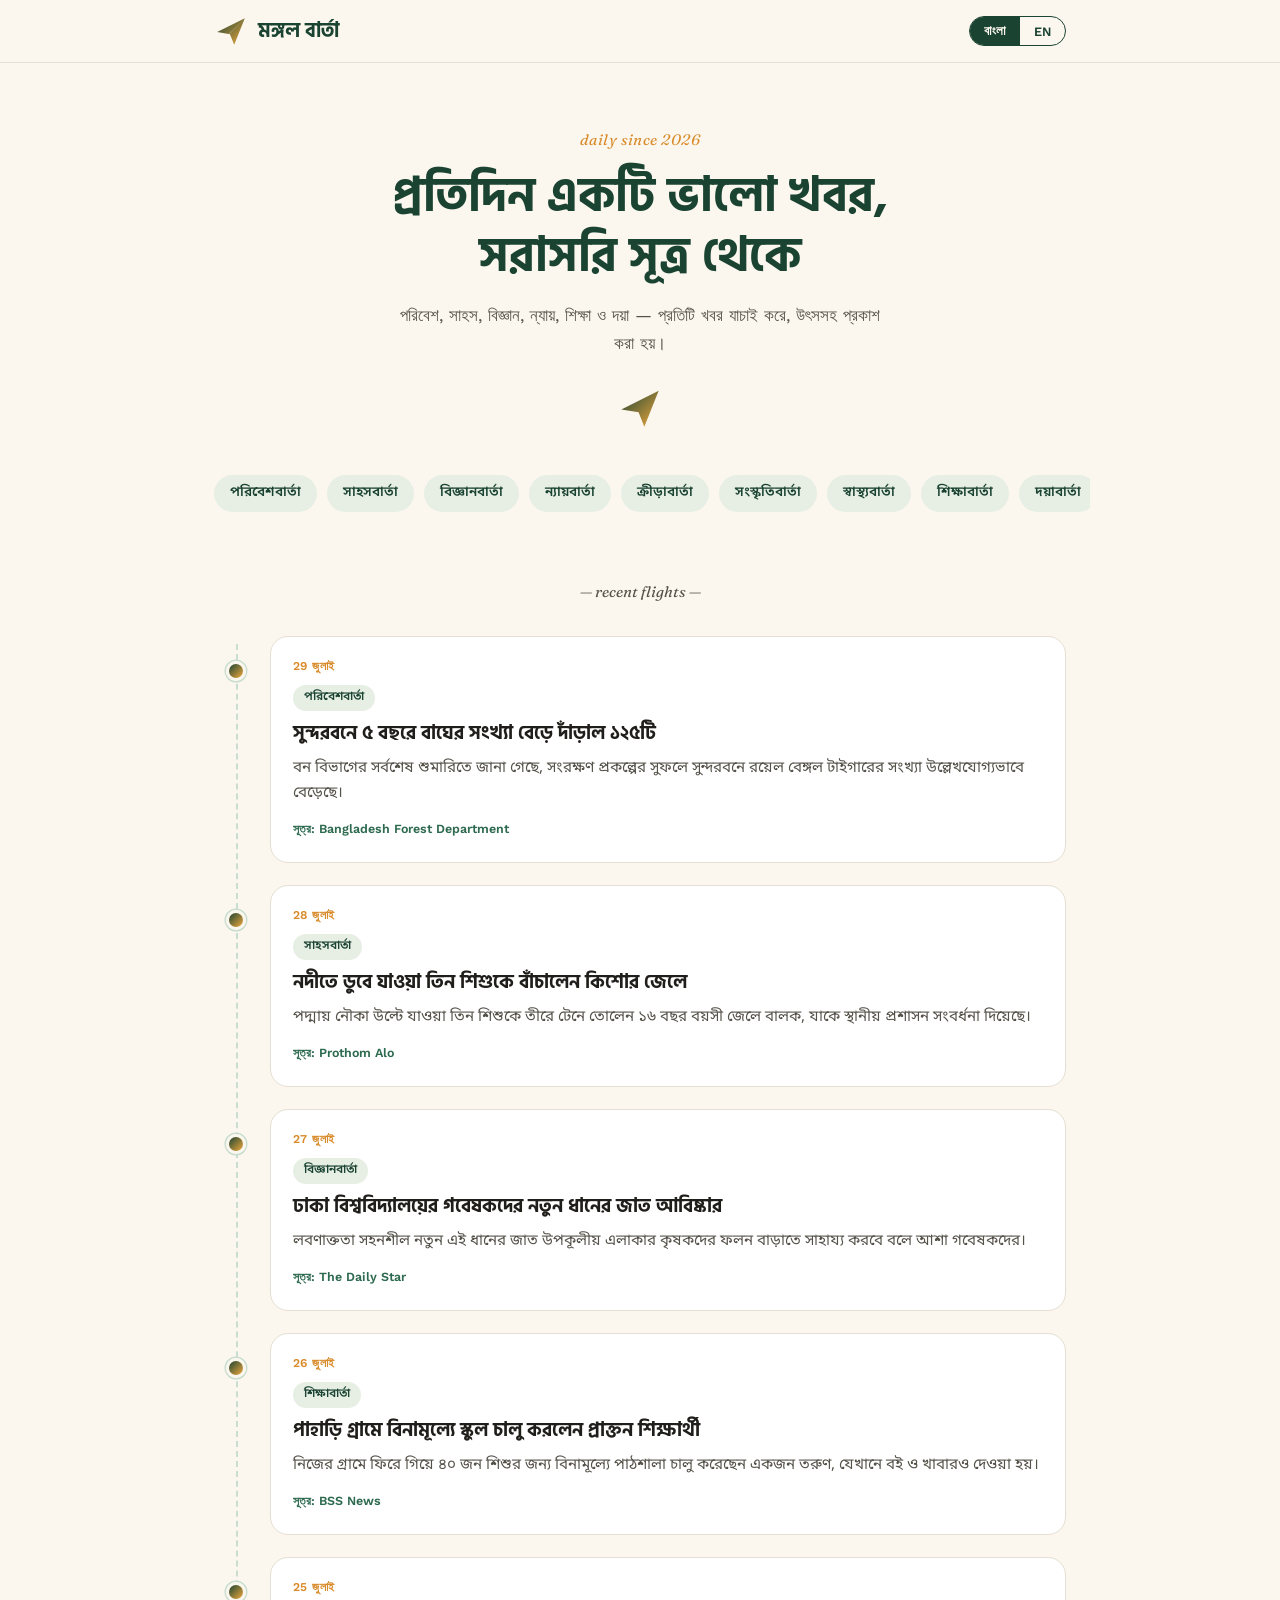
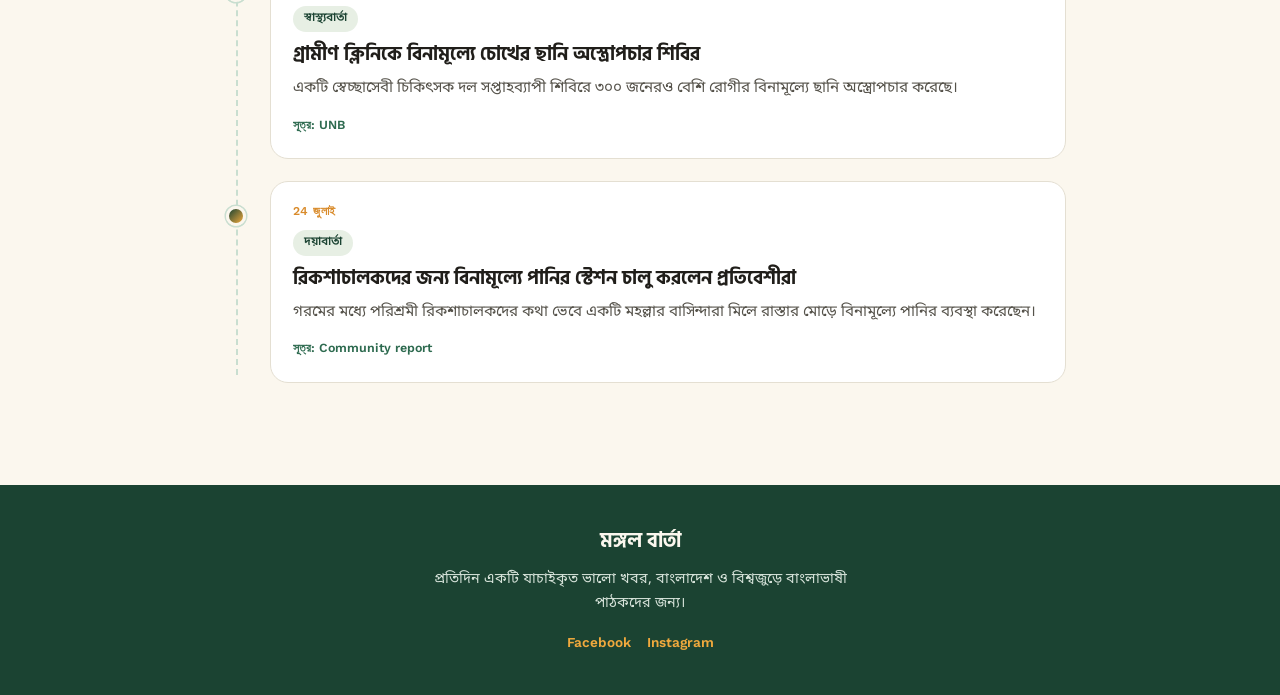
==== index.html @ a7f055b9 "Initial site" ====
<!DOCTYPE html>
<html lang="bn">
<head>
<meta charset="UTF-8">
<meta name="viewport" content="width=device-width, initial-scale=1.0">
<title>মঙ্গল বার্তা | Mongol Barta — Daily Good News</title>
<meta name="description" content="প্রতিদিন একটি যাচাইকৃত ভালো খবর। One verified good-news story, every day.">
<link rel="icon" href="assets/logo.svg" type="image/svg+xml">
<link rel="preconnect" href="https://fonts.googleapis.com">
<link rel="preconnect" href="https://fonts.gstatic.com" crossorigin>
<link href="https://fonts.googleapis.com/css2?family=Hind+Siliguri:wght@400;600;700&family=Noto+Sans+Bengali:wght@400;500;600&family=Fraunces:ital,wght@1,500;1,600&family=Work+Sans:wght@400;500;600&display=swap" rel="stylesheet">
<link rel="stylesheet" href="style.css">
</head>
<body>

<header class="site-header">
  <div class="header-inner">
    <a class="brand" href="#top">
      <img src="assets/logo.svg" alt="">
      <span class="brand-word">মঙ্গল বার্তা</span>
    </a>
    <div class="lang-toggle" role="group" aria-label="Language">
      <button data-lang="bn" type="button">বাংলা</button>
      <button data-lang="en" type="button">EN</button>
    </div>
  </div>
</header>

<main id="top">
  <section class="hero">
    <div class="wrap">
      <span class="hero-eyebrow">daily since 2026</span>
      <h1>
        <span class="bn">প্রতিদিন একটি ভালো খবর,<br>সরাসরি সূত্র থেকে</span>
        <span class="en">One good story a day,<br>straight from the source</span>
      </h1>
      <p class="sub bn">পরিবেশ, সাহস, বিজ্ঞান, ন্যায়, শিক্ষা ও দয়া — প্রতিটি খবর যাচাই করে, উৎসসহ প্রকাশ করা হয়।</p>
      <p class="sub en">Environment, bravery, science, justice, education and kindness — every story verified and source-linked.</p>
      <svg class="hero-plane" viewBox="0 0 64 64" xmlns="http://www.w3.org/2000/svg" aria-hidden="true">
        <defs>
          <linearGradient id="heroPlaneGrad" x1="0%" y1="0%" x2="100%" y2="100%">
            <stop offset="0%" stop-color="#1B4332"/>
            <stop offset="100%" stop-color="#F0A93D"/>
          </linearGradient>
        </defs>
        <path d="M6 34 L58 8 L38 58 L30 38 L6 34Z" fill="url(#heroPlaneGrad)"/>
      </svg>
    </div>
  </section>

  <nav class="pillars" aria-label="Categories">
    <span class="pillar-chip">পরিবেশবার্তা</span>
    <span class="pillar-chip">সাহসবার্তা</span>
    <span class="pillar-chip">বিজ্ঞানবার্তা</span>
    <span class="pillar-chip">ন্যায়বার্তা</span>
    <span class="pillar-chip">ক্রীড়াবার্তা</span>
    <span class="pillar-chip">সংস্কৃতিবার্তা</span>
    <span class="pillar-chip">স্বাস্থ্যবার্তা</span>
    <span class="pillar-chip">শিক্ষাবার্তা</span>
    <span class="pillar-chip">দয়াবার্তা</span>
    <span class="pillar-chip">নাগরিকবার্তা</span>
  </nav>

  <section class="feed-section">
    <div class="wrap">
      <p class="feed-heading">— recent flights —</p>
      <div class="feed" id="feed">
        <p style="text-align:center;color:#55524A">Loading…</p>
      </div>
    </div>
  </section>
</main>

<footer>
  <div class="footer-inner">
    <span class="brand-word">মঙ্গল বার্তা</span>
    <p class="bn">প্রতিদিন একটি যাচাইকৃত ভালো খবর, বাংলাদেশ ও বিশ্বজুড়ে বাংলাভাষী পাঠকদের জন্য।</p>
    <p class="en">One verified good-news story a day, for Bangla readers everywhere.</p>
    <div class="social-row">
      <a href="#" target="_blank" rel="noopener">Facebook</a>
      <a href="#" target="_blank" rel="noopener">Instagram</a>
    </div>
  </div>
</footer>

<script src="script.js"></script>
</body>
</html>
---- style.css ----
/* ============================================
   মঙ্গল বার্তা (MongolBarta) — Design tokens
   ============================================ */
:root {
  --paper: #FBF7EE;
  --paper-dim: #F3EEE0;
  --ink: #201E1A;
  --ink-soft: #55524A;
  --forest: #1B4332;
  --forest-light: #2D6A4F;
  --amber: #F0A93D;
  --amber-deep: #D98B2B;
  --sage: #E7EFE4;
  --trail: #C9DED0;
  --card-border: #E4DFD2;

  --font-bn-display: 'Hind Siliguri', sans-serif;
  --font-bn-body: 'Noto Sans Bengali', sans-serif;
  --font-en-display: 'Fraunces', serif;
  --font-en-body: 'Work Sans', sans-serif;

  --radius: 18px;
  --gradient-brand: linear-gradient(135deg, var(--forest) 0%, var(--amber) 100%);
}

* { box-sizing: border-box; }

html { scroll-behavior: smooth; }

body {
  margin: 0;
  background: var(--paper);
  color: var(--ink);
  font-family: var(--font-bn-body), var(--font-en-body);
  line-height: 1.65;
  -webkit-font-smoothing: antialiased;
}

body[data-lang="en"] .bn { display: none; }
body[data-lang="bn"] .en { display: none; }
body:not([data-lang]) .en { display: none; }

img, svg { max-width: 100%; display: block; }

a { color: inherit; }

.wrap {
  max-width: 900px;
  margin: 0 auto;
  padding: 0 24px;
}

/* ---------- Header ---------- */
header.site-header {
  position: sticky;
  top: 0;
  z-index: 50;
  background: rgba(251, 247, 238, 0.92);
  backdrop-filter: blur(6px);
  border-bottom: 1px solid var(--card-border);
}

.header-inner {
  display: flex;
  align-items: center;
  justify-content: space-between;
  padding: 14px 24px;
  max-width: 900px;
  margin: 0 auto;
}

.brand {
  display: flex;
  align-items: center;
  gap: 10px;
  text-decoration: none;
}

.brand img { width: 34px; height: 34px; }

.brand-word {
  font-family: var(--font-bn-display);
  font-weight: 700;
  font-size: 1.25rem;
  color: var(--forest);
}

.lang-toggle {
  display: flex;
  border: 1.5px solid var(--forest);
  border-radius: 999px;
  overflow: hidden;
  font-family: var(--font-en-body);
  font-size: 0.8rem;
  font-weight: 600;
}

.lang-toggle button {
  border: none;
  background: transparent;
  padding: 6px 14px;
  cursor: pointer;
  color: var(--forest);
  font-family: inherit;
  font-size: inherit;
  font-weight: inherit;
}

.lang-toggle button.active {
  background: var(--forest);
  color: var(--paper);
}

/* ---------- Hero ---------- */
.hero {
  padding: 64px 0 40px;
  text-align: center;
  position: relative;
}

.hero-eyebrow {
  display: inline-block;
  font-family: var(--font-en-display);
  font-style: italic;
  font-size: 0.95rem;
  color: var(--amber-deep);
  letter-spacing: 0.03em;
  margin-bottom: 14px;
}

.hero h1 {
  font-family: var(--font-bn-display);
  font-weight: 700;
  font-size: clamp(2rem, 6vw, 3rem);
  line-height: 1.25;
  color: var(--forest);
  margin: 0 0 16px;
}

.hero p.sub {
  font-family: var(--font-en-body);
  color: var(--ink-soft);
  font-size: 1.05rem;
  max-width: 480px;
  margin: 0 auto;
}

.hero-plane {
  width: 46px;
  height: 46px;
  margin: 28px auto 0;
  animation: float 3.5s ease-in-out infinite;
}

@keyframes float {
  0%, 100% { transform: translateY(0) rotate(-4deg); }
  50% { transform: translateY(-8px) rotate(4deg); }
}

@media (prefers-reduced-motion: reduce) {
  .hero-plane { animation: none; }
}

/* ---------- Pillars strip ---------- */
.pillars {
  display: flex;
  gap: 10px;
  overflow-x: auto;
  padding: 4px 24px 28px;
  max-width: 900px;
  margin: 0 auto;
  scrollbar-width: none;
}
.pillars::-webkit-scrollbar { display: none; }

.pillar-chip {
  flex: 0 0 auto;
  background: var(--sage);
  color: var(--forest);
  font-family: var(--font-bn-body);
  font-size: 0.85rem;
  font-weight: 600;
  padding: 7px 16px;
  border-radius: 999px;
  white-space: nowrap;
}

/* ---------- Feed ---------- */
.feed-section {
  padding: 24px 0 80px;
}

.feed-heading {
  font-family: var(--font-en-display);
  font-style: italic;
  color: var(--ink-soft);
  font-size: 0.95rem;
  text-align: center;
  margin-bottom: 32px;
}

.feed {
  position: relative;
  padding-left: 56px;
}

.feed::before {
  content: "";
  position: absolute;
  left: 22px;
  top: 8px;
  bottom: 8px;
  width: 0;
  border-left: 2px dashed var(--trail);
}

.post {
  position: relative;
  background: #fff;
  border: 1px solid var(--card-border);
  border-radius: var(--radius);
  padding: 20px 22px;
  margin-bottom: 22px;
}

.post::before {
  content: "";
  position: absolute;
  left: -45px;
  top: 24px;
  width: 14px;
  height: 14px;
  border-radius: 50%;
  background: var(--gradient-brand);
  border: 3px solid var(--paper);
  box-shadow: 0 0 0 1.5px var(--trail);
}

.post-date {
  font-family: var(--font-en-body);
  font-size: 0.75rem;
  font-weight: 600;
  letter-spacing: 0.04em;
  text-transform: uppercase;
  color: var(--amber-deep);
  margin-bottom: 6px;
}

.post-category {
  display: inline-block;
  font-family: var(--font-bn-body);
  font-size: 0.75rem;
  font-weight: 600;
  color: var(--forest);
  background: var(--sage);
  border-radius: 999px;
  padding: 3px 11px;
  margin-bottom: 10px;
}

.post h2 {
  font-family: var(--font-bn-display);
  font-weight: 700;
  font-size: 1.2rem;
  line-height: 1.4;
  margin: 0 0 8px;
  color: var(--ink);
}

.post p.excerpt {
  margin: 0 0 10px;
  color: var(--ink-soft);
  font-size: 0.95rem;
}

.post .source {
  font-family: var(--font-en-body);
  font-size: 0.78rem;
  color: var(--forest-light);
  text-decoration: none;
  font-weight: 600;
}

.post .source:hover { text-decoration: underline; }

/* ---------- Footer ---------- */
footer {
  background: var(--forest);
  color: var(--paper);
  padding: 40px 0;
}

.footer-inner {
  max-width: 900px;
  margin: 0 auto;
  padding: 0 24px;
  display: flex;
  flex-direction: column;
  gap: 10px;
  align-items: center;
  text-align: center;
}

footer .brand-word { color: var(--paper); }

footer p {
  color: #D7E3DA;
  font-size: 0.9rem;
  max-width: 420px;
  margin: 0;
}

.social-row {
  display: flex;
  gap: 16px;
  margin-top: 6px;
}

.social-row a {
  font-family: var(--font-en-body);
  font-size: 0.85rem;
  font-weight: 600;
  color: var(--amber);
  text-decoration: none;
  border-bottom: 1px solid transparent;
}
.social-row a:hover { border-bottom-color: var(--amber); }

/* ---------- Focus states ---------- */
a:focus-visible, button:focus-visible {
  outline: 2px solid var(--amber-deep);
  outline-offset: 2px;
}

/* ---------- Responsive ---------- */
@media (max-width: 480px) {
  .feed { padding-left: 42px; }
  .feed::before { left: 16px; }
  .post::before { left: -34px; }
  .hero { padding: 48px 0 30px; }
}
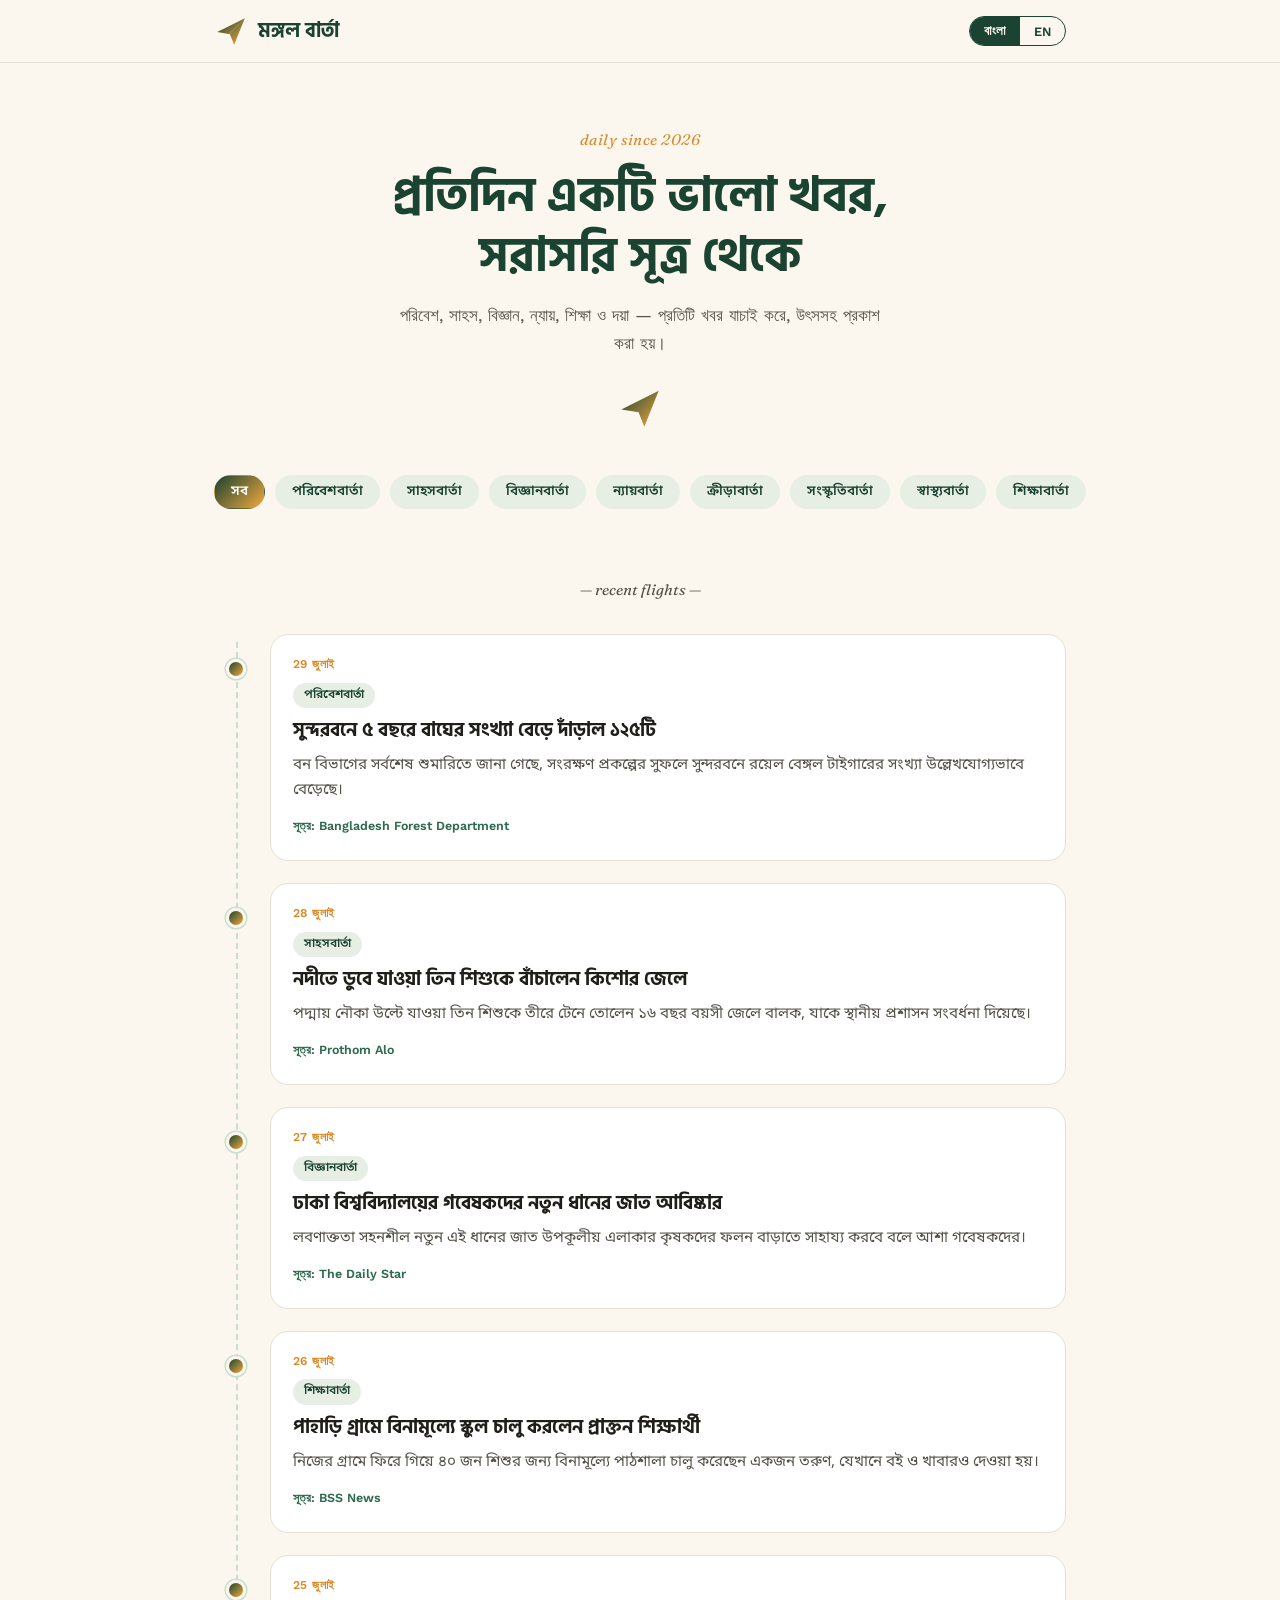
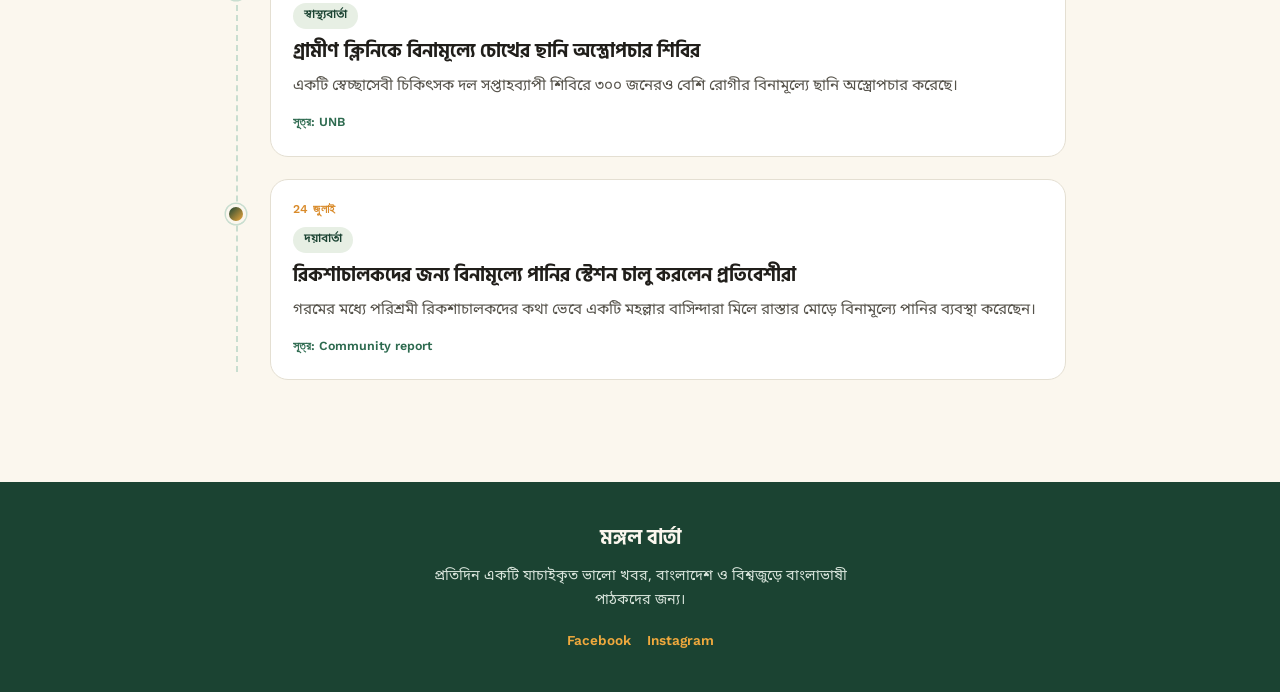
==== commit 86f338a3: "clickable category tabs" ====
--- a/index.html
+++ b/index.html
@@ -49,16 +49,19 @@
   </section>
 
   <nav class="pillars" aria-label="Categories">
-    <span class="pillar-chip">পরিবেশবার্তা</span>
-    <span class="pillar-chip">সাহসবার্তা</span>
-    <span class="pillar-chip">বিজ্ঞানবার্তা</span>
-    <span class="pillar-chip">ন্যায়বার্তা</span>
-    <span class="pillar-chip">ক্রীড়াবার্তা</span>
-    <span class="pillar-chip">সংস্কৃতিবার্তা</span>
-    <span class="pillar-chip">স্বাস্থ্যবার্তা</span>
-    <span class="pillar-chip">শিক্ষাবার্তা</span>
-    <span class="pillar-chip">দয়াবার্তা</span>
-    <span class="pillar-chip">নাগরিকবার্তা</span>
+    <button type="button" class="pillar-chip active" data-category="all">
+      <span class="bn">সব</span><span class="en">All</span>
+    </button>
+    <button type="button" class="pillar-chip" data-category="Environment">পরিবেশবার্তা</button>
+    <button type="button" class="pillar-chip" data-category="Bravery">সাহসবার্তা</button>
+    <button type="button" class="pillar-chip" data-category="Science">বিজ্ঞানবার্তা</button>
+    <button type="button" class="pillar-chip" data-category="Justice">ন্যায়বার্তা</button>
+    <button type="button" class="pillar-chip" data-category="Sports">ক্রীড়াবার্তা</button>
+    <button type="button" class="pillar-chip" data-category="Culture">সংস্কৃতিবার্তা</button>
+    <button type="button" class="pillar-chip" data-category="Health">স্বাস্থ্যবার্তা</button>
+    <button type="button" class="pillar-chip" data-category="Education">শিক্ষাবার্তা</button>
+    <button type="button" class="pillar-chip" data-category="Kindness">দয়াবার্তা</button>
+    <button type="button" class="pillar-chip" data-category="Civic">নাগরিকবার্তা</button>
   </nav>
 
   <section class="feed-section">
--- a/style.css
+++ b/style.css
@@ -181,8 +181,27 @@
   font-size: 0.85rem;
   font-weight: 600;
   padding: 7px 16px;
+  border: 1.5px solid transparent;
   border-radius: 999px;
   white-space: nowrap;
+  cursor: pointer;
+  transition: background 0.15s ease, color 0.15s ease;
+}
+
+.pillar-chip:hover {
+  border-color: var(--forest-light);
+}
+
+.pillar-chip.active {
+  background: var(--gradient-brand);
+  color: #fff;
+}
+
+.feed-empty {
+  text-align: center;
+  color: var(--ink-soft);
+  padding: 20px 0;
+  font-family: var(--font-bn-body);
 }
 
 /* ---------- Feed ---------- */
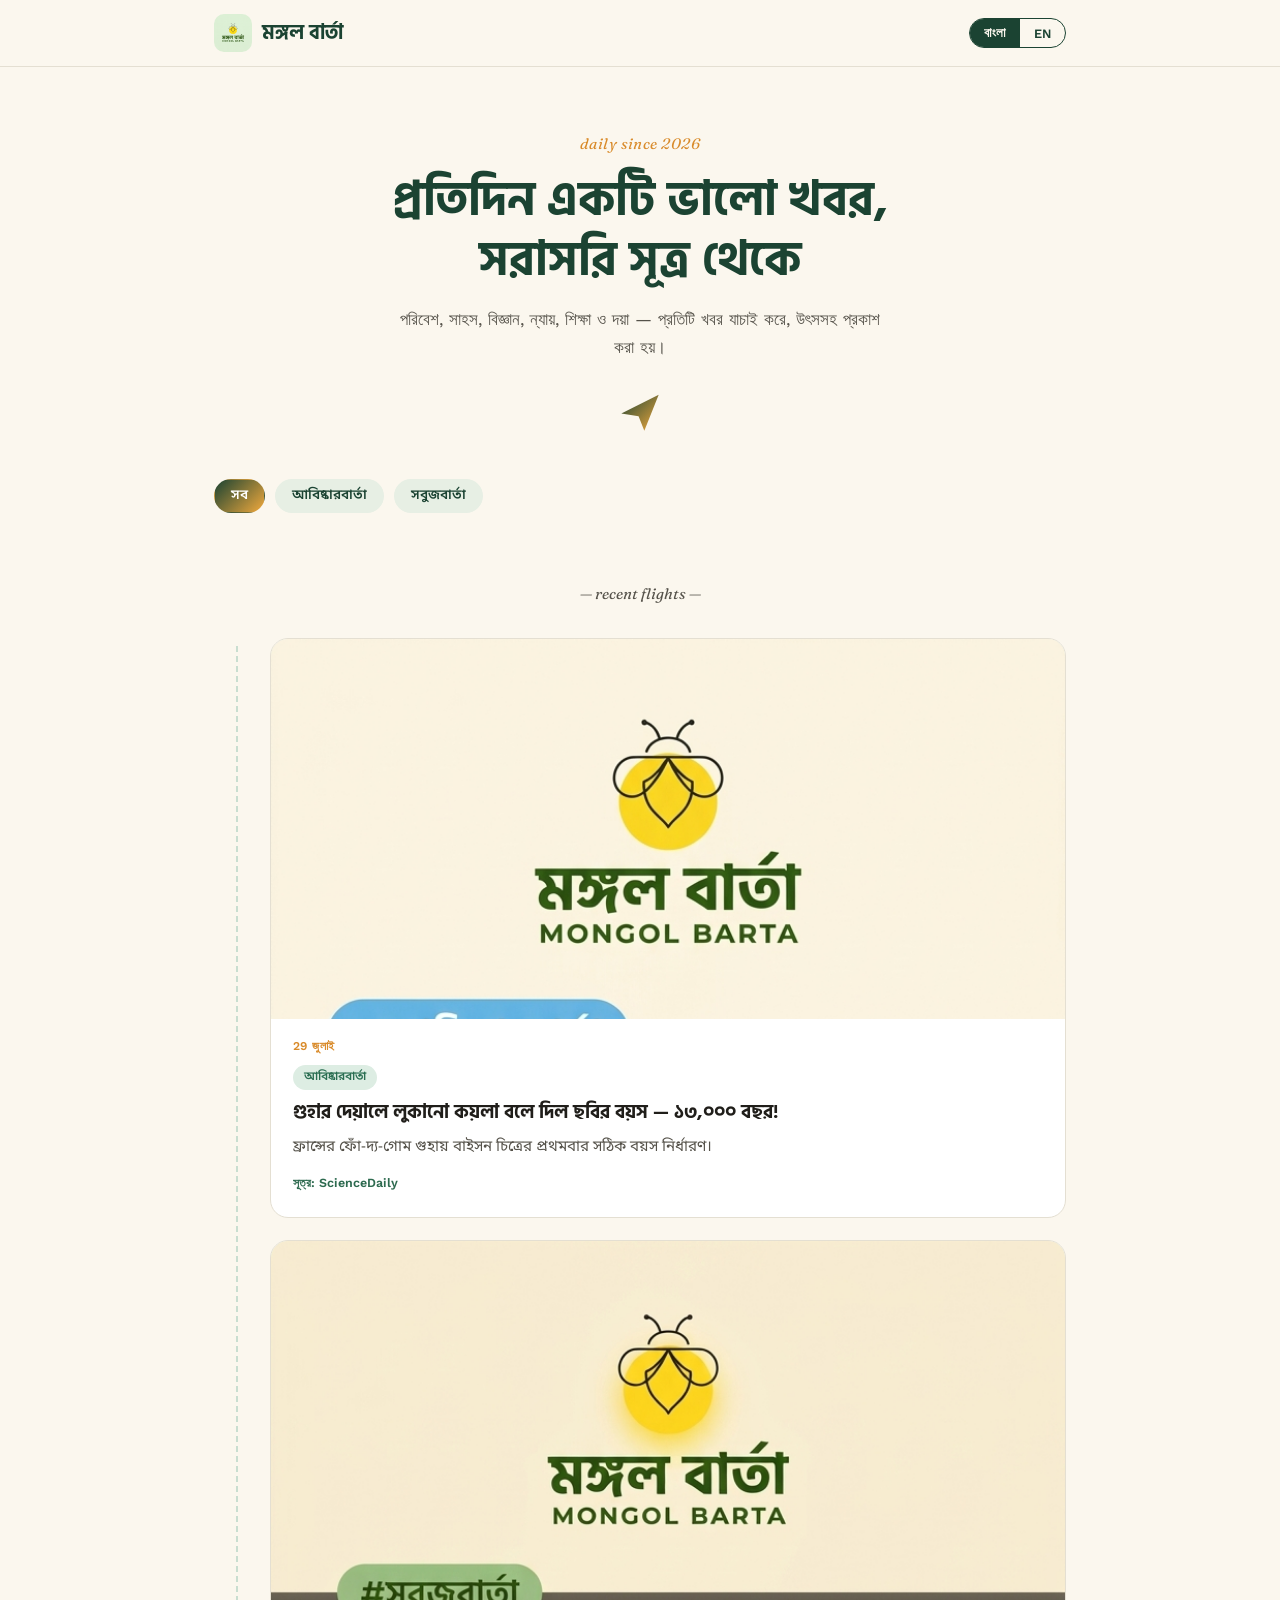
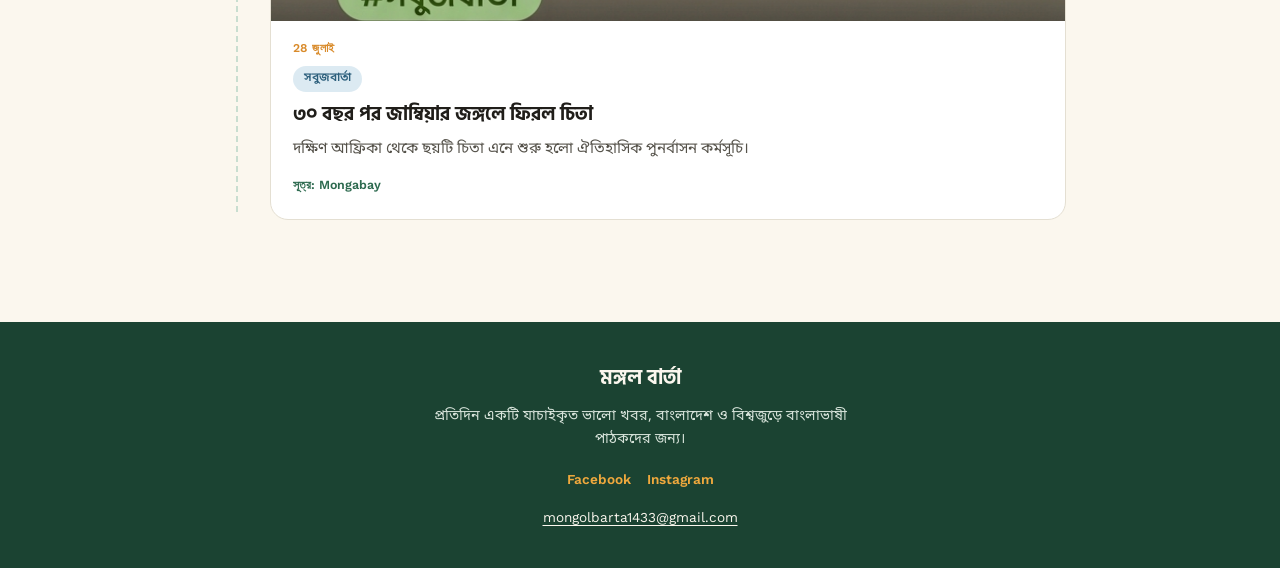
==== commit 97bbe3b5: "add real news, images, detail pages" ====
--- a/index.html
+++ b/index.html
@@ -5,7 +5,7 @@
 <meta name="viewport" content="width=device-width, initial-scale=1.0">
 <title>মঙ্গল বার্তা | Mongol Barta — Daily Good News</title>
 <meta name="description" content="প্রতিদিন একটি যাচাইকৃত ভালো খবর। One verified good-news story, every day.">
-<link rel="icon" href="assets/logo.svg" type="image/svg+xml">
+<link rel="icon" href="assets/favicon.png" type="image/png">
 <link rel="preconnect" href="https://fonts.googleapis.com">
 <link rel="preconnect" href="https://fonts.gstatic.com" crossorigin>
 <link href="https://fonts.googleapis.com/css2?family=Hind+Siliguri:wght@400;600;700&family=Noto+Sans+Bengali:wght@400;500;600&family=Fraunces:ital,wght@1,500;1,600&family=Work+Sans:wght@400;500;600&display=swap" rel="stylesheet">
@@ -16,7 +16,7 @@
 <header class="site-header">
   <div class="header-inner">
     <a class="brand" href="#top">
-      <img src="assets/logo.svg" alt="">
+      <img src="assets/logo-256.png" alt="">
       <span class="brand-word">মঙ্গল বার্তা</span>
     </a>
     <div class="lang-toggle" role="group" aria-label="Language">
@@ -48,20 +48,10 @@
     </div>
   </section>
 
-  <nav class="pillars" aria-label="Categories">
+  <nav class="pillars" id="pillars" aria-label="Categories">
     <button type="button" class="pillar-chip active" data-category="all">
       <span class="bn">সব</span><span class="en">All</span>
     </button>
-    <button type="button" class="pillar-chip" data-category="Environment">পরিবেশবার্তা</button>
-    <button type="button" class="pillar-chip" data-category="Bravery">সাহসবার্তা</button>
-    <button type="button" class="pillar-chip" data-category="Science">বিজ্ঞানবার্তা</button>
-    <button type="button" class="pillar-chip" data-category="Justice">ন্যায়বার্তা</button>
-    <button type="button" class="pillar-chip" data-category="Sports">ক্রীড়াবার্তা</button>
-    <button type="button" class="pillar-chip" data-category="Culture">সংস্কৃতিবার্তা</button>
-    <button type="button" class="pillar-chip" data-category="Health">স্বাস্থ্যবার্তা</button>
-    <button type="button" class="pillar-chip" data-category="Education">শিক্ষাবার্তা</button>
-    <button type="button" class="pillar-chip" data-category="Kindness">দয়াবার্তা</button>
-    <button type="button" class="pillar-chip" data-category="Civic">নাগরিকবার্তা</button>
   </nav>
 
   <section class="feed-section">
@@ -83,6 +73,9 @@
       <a href="#" target="_blank" rel="noopener">Facebook</a>
       <a href="#" target="_blank" rel="noopener">Instagram</a>
     </div>
+    <p class="contact-email">
+      <a href="mailto:mongolbarta1433@gmail.com">mongolbarta1433@gmail.com</a>
+    </p>
   </div>
 </footer>
 
--- a/style.css
+++ b/style.css
@@ -76,7 +76,12 @@
   text-decoration: none;
 }
 
-.brand img { width: 34px; height: 34px; }
+.brand img {
+  width: 38px;
+  height: 38px;
+  object-fit: cover;
+  border-radius: 10px;
+}
 
 .brand-word {
   font-family: var(--font-bn-display);
@@ -238,8 +243,18 @@
   background: #fff;
   border: 1px solid var(--card-border);
   border-radius: var(--radius);
-  padding: 20px 22px;
+  padding: 0;
   margin-bottom: 22px;
+  overflow: hidden;
+  text-decoration: none;
+  display: block;
+  color: inherit;
+  transition: transform 0.15s ease, box-shadow 0.15s ease;
+}
+
+.post:hover {
+  transform: translateY(-2px);
+  box-shadow: 0 10px 24px rgba(27, 67, 50, 0.1);
 }
 
 .post::before {
@@ -255,6 +270,25 @@
   box-shadow: 0 0 0 1.5px var(--trail);
 }
 
+.post-media {
+  width: 100%;
+  aspect-ratio: 9 / 16;
+  max-height: 380px;
+  overflow: hidden;
+  background: var(--sage);
+}
+
+.post-media img {
+  width: 100%;
+  height: 100%;
+  object-fit: cover;
+  object-position: top center;
+}
+
+.post-body {
+  padding: 18px 22px 20px;
+}
+
 .post-date {
   font-family: var(--font-en-body);
   font-size: 0.75rem;
@@ -301,6 +335,104 @@
 }
 
 .post .source:hover { text-decoration: underline; }
+
+/* ---------- Detail page ---------- */
+.back-link {
+  display: inline-flex;
+  align-items: center;
+  gap: 6px;
+  font-family: var(--font-en-body);
+  font-size: 0.85rem;
+  font-weight: 600;
+  color: var(--forest);
+  text-decoration: none;
+  margin: 20px 0 8px;
+}
+.back-link:hover { text-decoration: underline; }
+
+.detail-media {
+  width: 100%;
+  max-width: 480px;
+  aspect-ratio: 9 / 16;
+  margin: 0 auto 24px;
+  border-radius: var(--radius);
+  overflow: hidden;
+  background: var(--sage);
+}
+.detail-media img {
+  width: 100%;
+  height: 100%;
+  object-fit: cover;
+}
+
+.detail-date {
+  font-family: var(--font-en-body);
+  font-size: 0.8rem;
+  font-weight: 600;
+  letter-spacing: 0.04em;
+  text-transform: uppercase;
+  color: var(--amber-deep);
+  text-align: center;
+  margin-bottom: 8px;
+}
+
+.detail-category {
+  display: block;
+  text-align: center;
+  margin-bottom: 14px;
+}
+.detail-category span {
+  display: inline-block;
+  font-family: var(--font-bn-body);
+  font-size: 0.8rem;
+  font-weight: 600;
+  border-radius: 999px;
+  padding: 4px 14px;
+}
+
+.detail-title {
+  font-family: var(--font-bn-display);
+  font-weight: 700;
+  font-size: clamp(1.4rem, 4vw, 2rem);
+  line-height: 1.4;
+  color: var(--ink);
+  text-align: center;
+  margin: 0 0 24px;
+}
+
+.detail-body {
+  max-width: 620px;
+  margin: 0 auto;
+  font-size: 1.02rem;
+  color: var(--ink-soft);
+}
+.detail-body p { margin: 0 0 16px; }
+
+.detail-source {
+  display: inline-block;
+  margin: 18px auto 0;
+  padding: 10px 22px;
+  background: var(--forest);
+  color: var(--paper) !important;
+  border-radius: 999px;
+  font-family: var(--font-en-body);
+  font-weight: 600;
+  font-size: 0.9rem;
+  text-decoration: none;
+}
+.detail-source:hover { background: var(--forest-light); }
+
+.detail-source-wrap { text-align: center; margin: 20px 0 8px; }
+
+.detail-hashtags {
+  max-width: 620px;
+  margin: 24px auto 0;
+  text-align: center;
+  font-family: var(--font-en-body);
+  font-size: 0.85rem;
+  color: var(--forest-light);
+  line-height: 1.9;
+}
 
 /* ---------- Footer ---------- */
 footer {
@@ -345,6 +477,17 @@
 }
 .social-row a:hover { border-bottom-color: var(--amber); }
 
+.contact-email {
+  margin-top: 4px;
+  font-family: var(--font-en-body);
+  font-size: 0.85rem;
+}
+.contact-email a {
+  color: var(--paper);
+  text-decoration: underline;
+  text-underline-offset: 3px;
+}
+
 /* ---------- Focus states ---------- */
 a:focus-visible, button:focus-visible {
   outline: 2px solid var(--amber-deep);
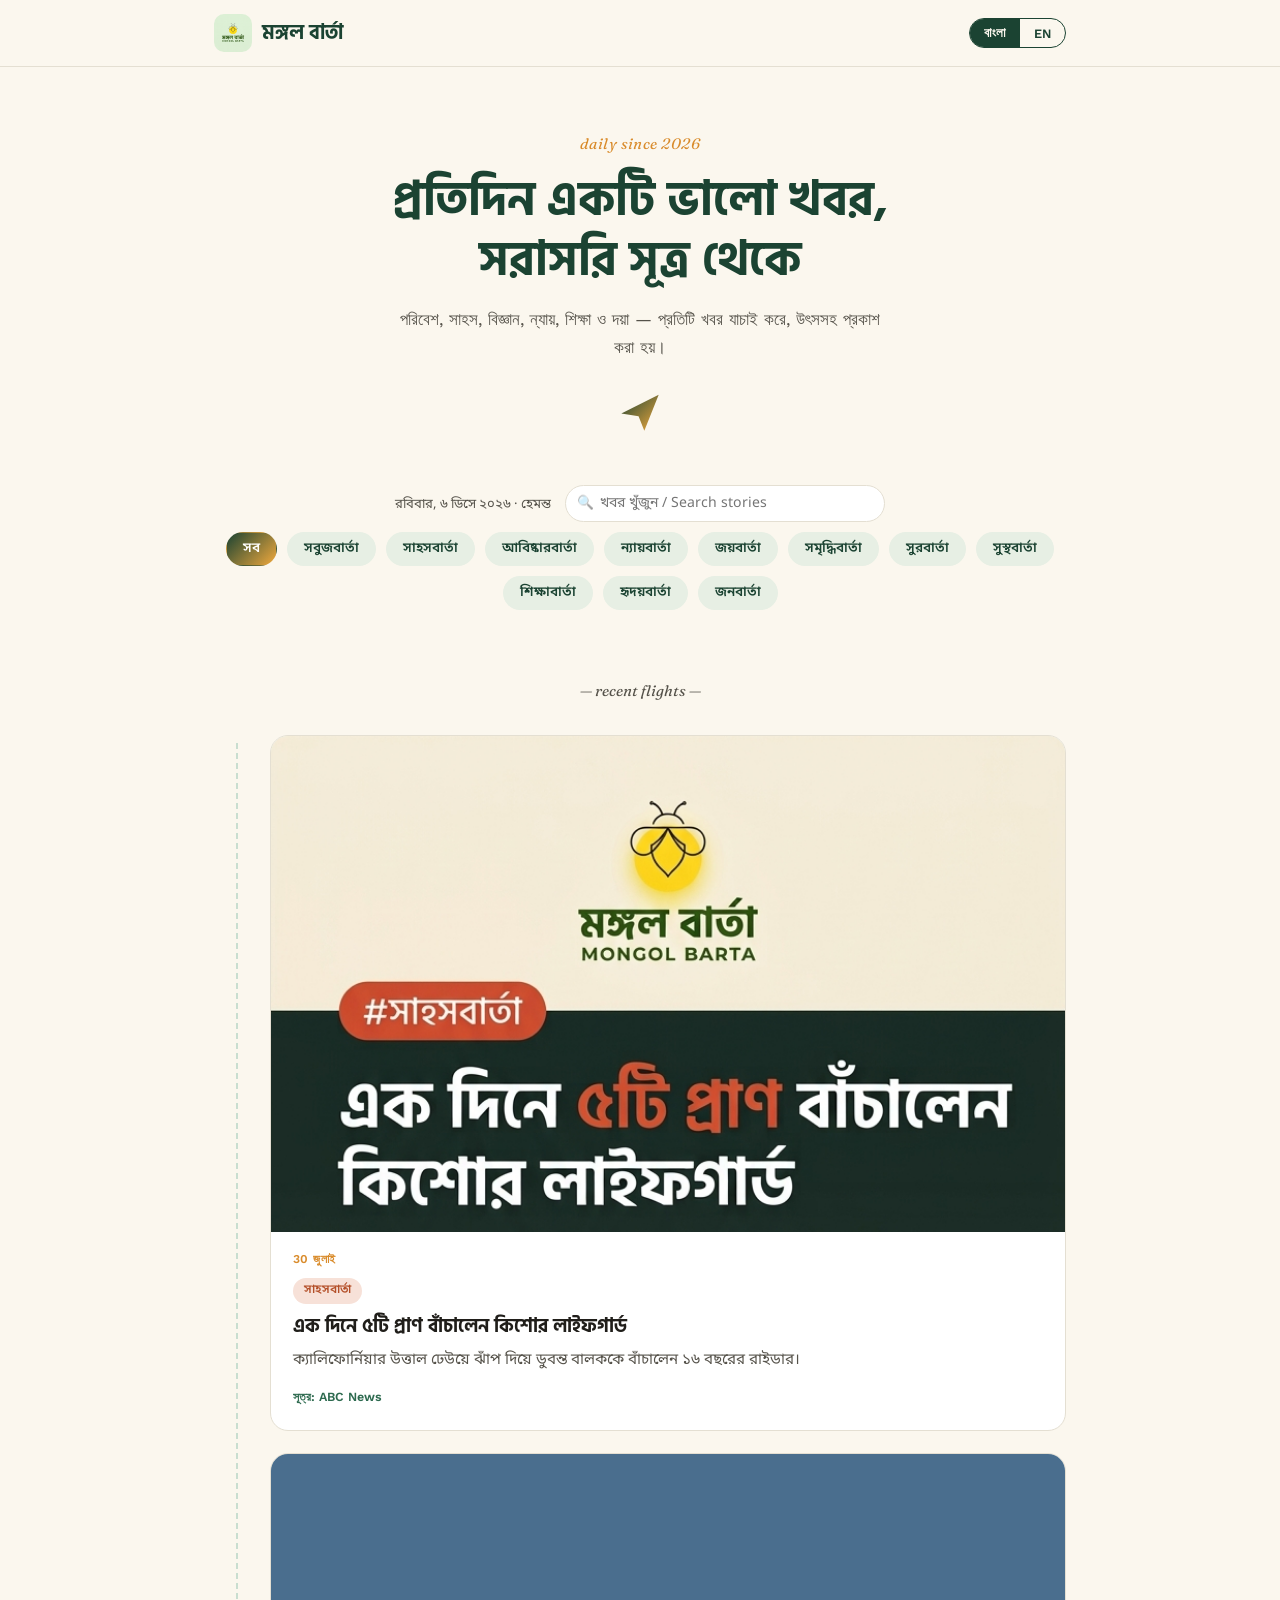
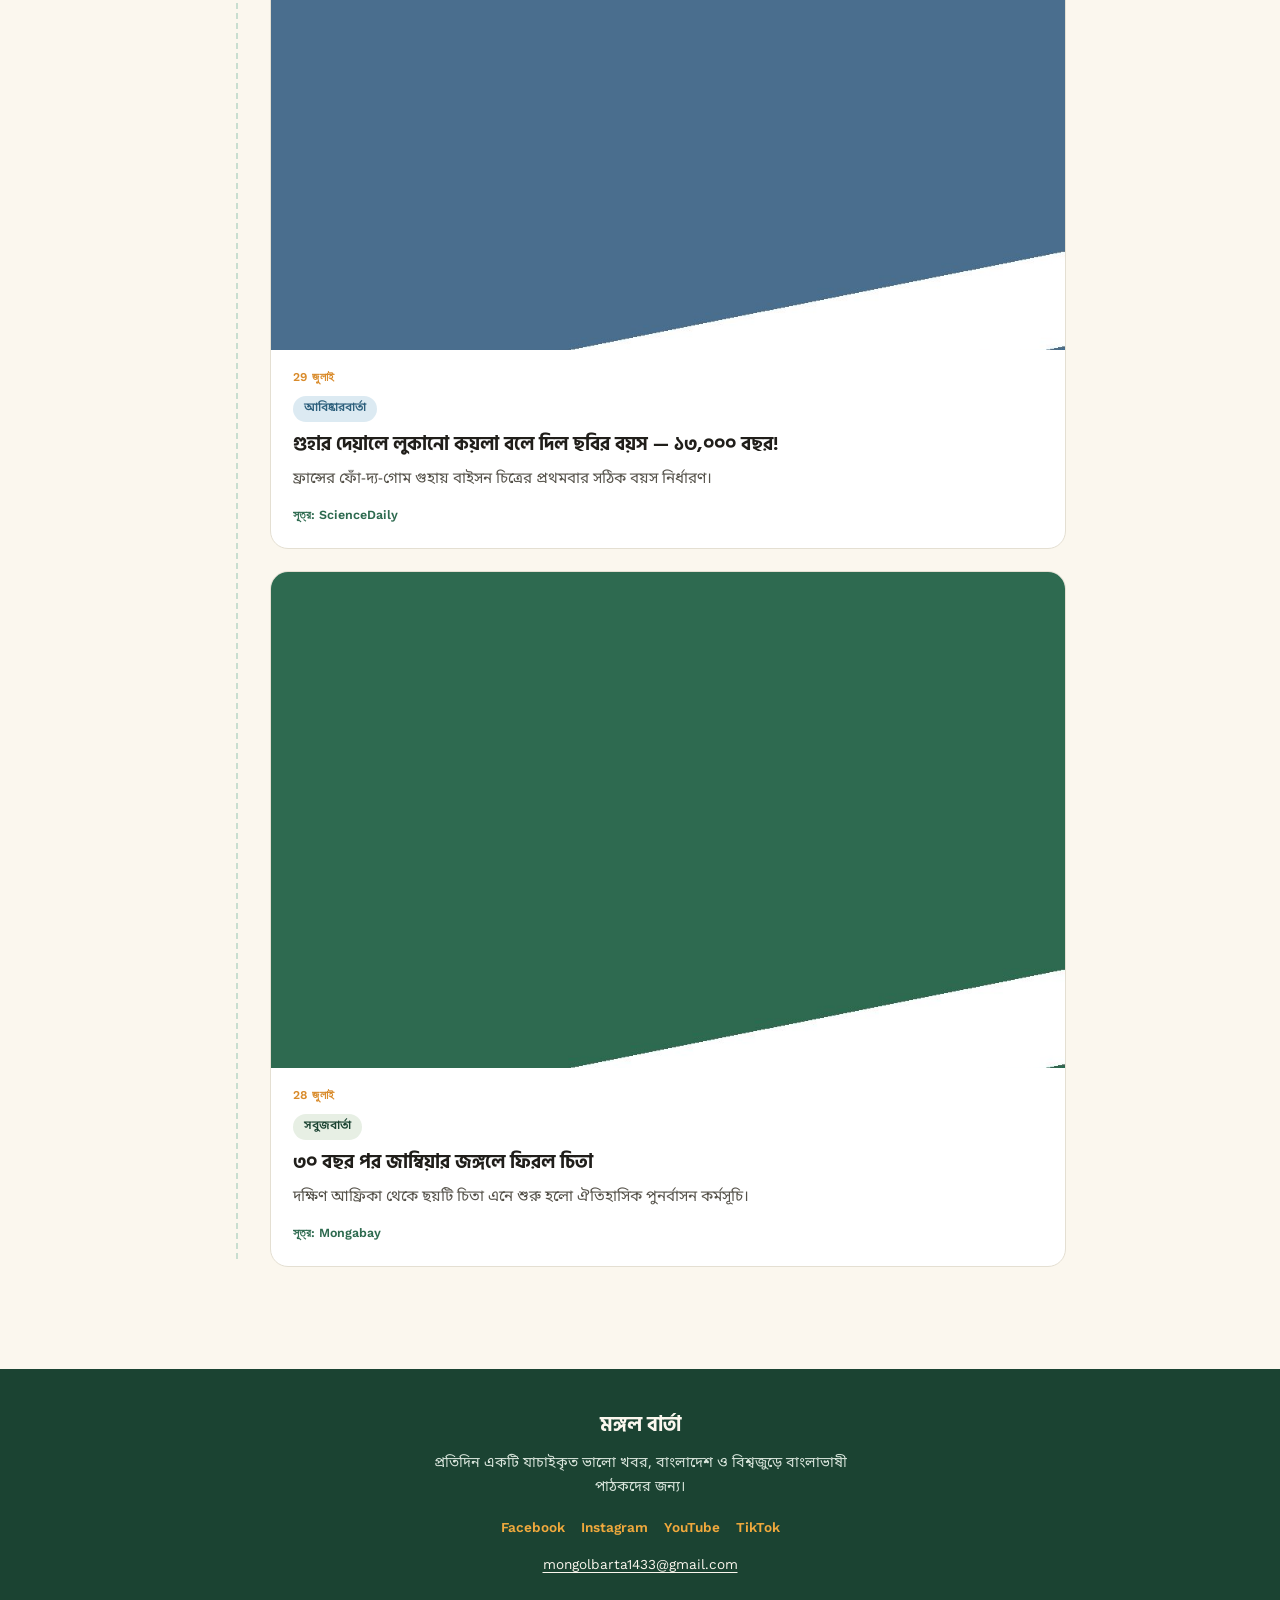
==== commit 394f12a1: "add date/season bar," ====
--- a/index.html
+++ b/index.html
@@ -48,6 +48,13 @@
     </div>
   </section>
 
+  <div class="date-search-bar">
+    <span class="today-info" id="today-info"></span>
+    <div class="search-box">
+      <input type="text" id="search-input" placeholder="খবর খুঁজুন / Search stories">
+    </div>
+  </div>
+
   <nav class="pillars" id="pillars" aria-label="Categories">
     <button type="button" class="pillar-chip active" data-category="all">
       <span class="bn">সব</span><span class="en">All</span>
@@ -70,8 +77,10 @@
     <p class="bn">প্রতিদিন একটি যাচাইকৃত ভালো খবর, বাংলাদেশ ও বিশ্বজুড়ে বাংলাভাষী পাঠকদের জন্য।</p>
     <p class="en">One verified good-news story a day, for Bangla readers everywhere.</p>
     <div class="social-row">
-      <a href="#" target="_blank" rel="noopener">Facebook</a>
-      <a href="#" target="_blank" rel="noopener">Instagram</a>
+      <a href="https://www.facebook.com/profile.php?id=61592547145658" target="_blank" rel="noopener">Facebook</a>
+      <a href="https://www.instagram.com/mongol_barta/" target="_blank" rel="noopener">Instagram</a>
+      <a href="https://www.youtube.com/@%E0%A6%AE%E0%A6%99%E0%A7%8D%E0%A6%97%E0%A6%B2%E0%A6%AC%E0%A6%BE%E0%A6%B0%E0%A7%8D%E0%A6%A4%E0%A6%BElMONGOLBARTA" target="_blank" rel="noopener">YouTube</a>
+      <a href="https://www.tiktok.com/@mongol.barta" target="_blank" rel="noopener">TikTok</a>
     </div>
     <p class="contact-email">
       <a href="mailto:mongolbarta1433@gmail.com">mongolbarta1433@gmail.com</a>
--- a/style.css
+++ b/style.css
@@ -166,6 +166,59 @@
   .hero-plane { animation: none; }
 }
 
+/* ---------- Date bar + search ---------- */
+.date-search-bar {
+  display: flex;
+  flex-wrap: wrap;
+  align-items: center;
+  justify-content: center;
+  gap: 14px;
+  padding: 10px 24px 6px;
+  max-width: 900px;
+  margin: 0 auto;
+}
+
+.today-info {
+  font-family: var(--font-en-body);
+  font-size: 0.82rem;
+  color: var(--ink-soft);
+  white-space: nowrap;
+}
+
+.today-info .bn { font-family: var(--font-bn-body); }
+
+.search-box {
+  flex: 1 1 220px;
+  max-width: 320px;
+  position: relative;
+}
+
+.search-box input {
+  width: 100%;
+  padding: 8px 14px 8px 34px;
+  border: 1.5px solid var(--card-border);
+  border-radius: 999px;
+  background: #fff;
+  font-family: var(--font-bn-body);
+  font-size: 0.88rem;
+  color: var(--ink);
+}
+
+.search-box input:focus {
+  outline: none;
+  border-color: var(--forest-light);
+}
+
+.search-box::before {
+  content: "🔍";
+  position: absolute;
+  left: 12px;
+  top: 50%;
+  transform: translateY(-50%);
+  font-size: 0.85rem;
+  opacity: 0.6;
+}
+
 /* ---------- Pillars strip ---------- */
 .pillars {
   display: flex;
@@ -200,6 +253,14 @@
 .pillar-chip.active {
   background: var(--gradient-brand);
   color: #fff;
+}
+
+@media (min-width: 640px) {
+  .pillars {
+    flex-wrap: wrap;
+    justify-content: center;
+    overflow-x: visible;
+  }
 }
 
 .feed-empty {
@@ -272,8 +333,7 @@
 
 .post-media {
   width: 100%;
-  aspect-ratio: 9 / 16;
-  max-height: 380px;
+  aspect-ratio: 16 / 10;
   overflow: hidden;
   background: var(--sage);
 }
@@ -352,7 +412,7 @@
 
 .detail-media {
   width: 100%;
-  max-width: 480px;
+  max-width: 420px;
   aspect-ratio: 9 / 16;
   margin: 0 auto 24px;
   border-radius: var(--radius);
@@ -463,6 +523,8 @@
 
 .social-row {
   display: flex;
+  flex-wrap: wrap;
+  justify-content: center;
   gap: 16px;
   margin-top: 6px;
 }
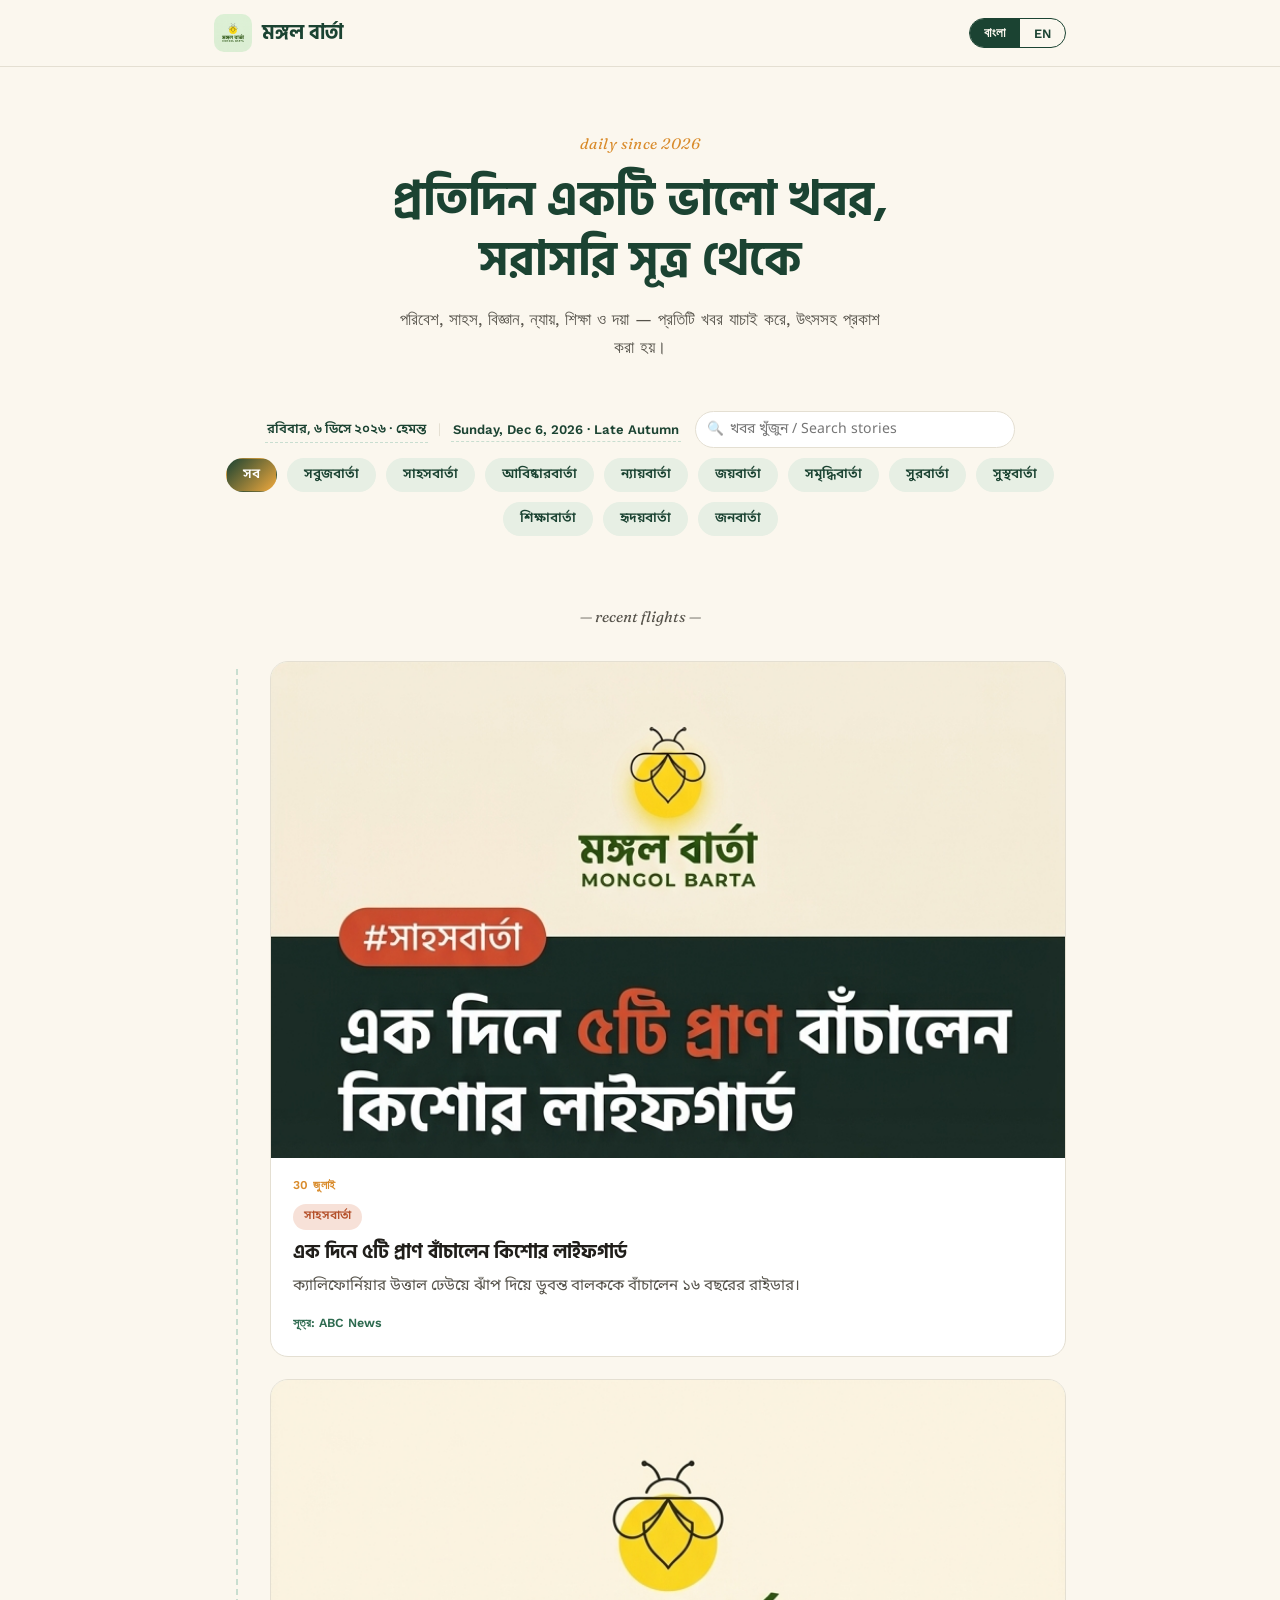
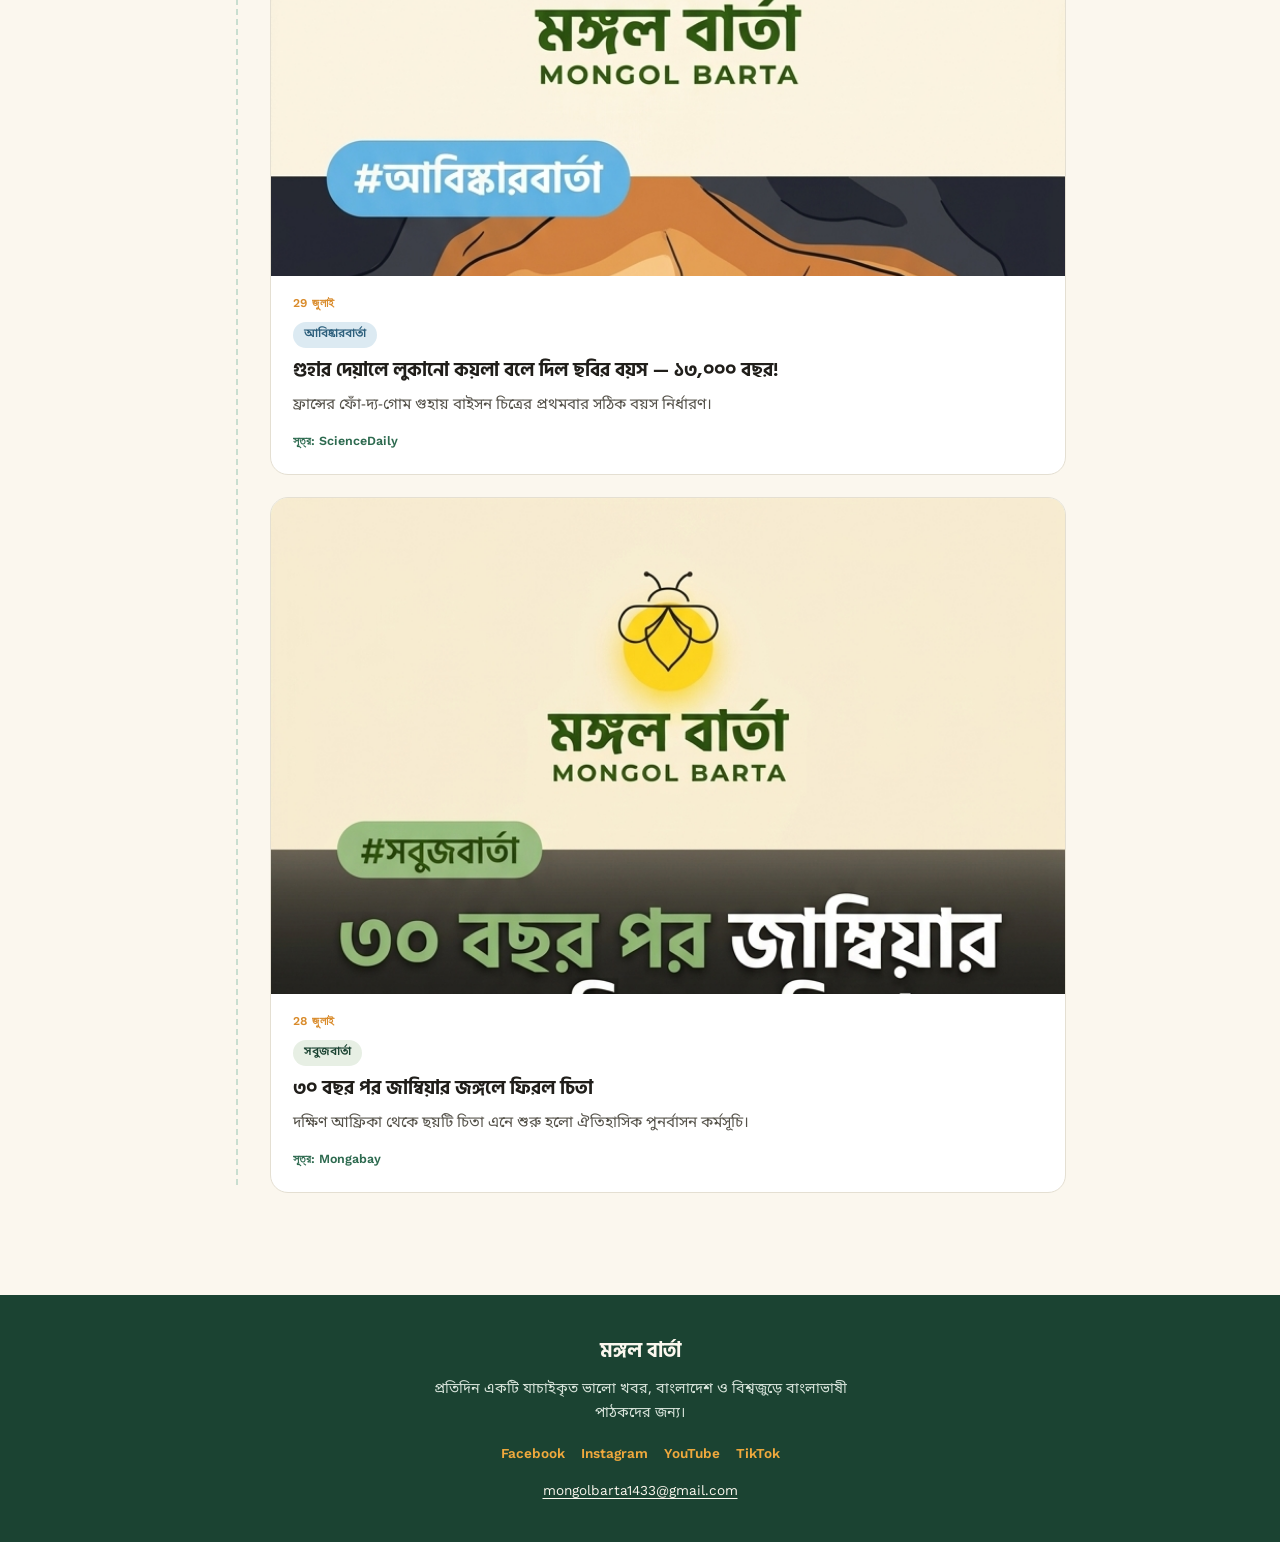
==== commit 58a72306: "add bilingual date display and calendar date picker" ====
--- a/index.html
+++ b/index.html
@@ -36,23 +36,32 @@
       </h1>
       <p class="sub bn">পরিবেশ, সাহস, বিজ্ঞান, ন্যায়, শিক্ষা ও দয়া — প্রতিটি খবর যাচাই করে, উৎসসহ প্রকাশ করা হয়।</p>
       <p class="sub en">Environment, bravery, science, justice, education and kindness — every story verified and source-linked.</p>
-      <svg class="hero-plane" viewBox="0 0 64 64" xmlns="http://www.w3.org/2000/svg" aria-hidden="true">
-        <defs>
-          <linearGradient id="heroPlaneGrad" x1="0%" y1="0%" x2="100%" y2="100%">
-            <stop offset="0%" stop-color="#1B4332"/>
-            <stop offset="100%" stop-color="#F0A93D"/>
-          </linearGradient>
-        </defs>
-        <path d="M6 34 L58 8 L38 58 L30 38 L6 34Z" fill="url(#heroPlaneGrad)"/>
-      </svg>
     </div>
   </section>
 
   <div class="date-search-bar">
-    <span class="today-info" id="today-info"></span>
+    <div class="date-picker-group">
+      <button type="button" class="date-chip" id="date-chip-bn"></button>
+      <span class="date-sep">|</span>
+      <button type="button" class="date-chip" id="date-chip-en"></button>
+      <button type="button" class="date-clear hidden" id="date-clear" title="সব খবর দেখান / Show all">
+        ✕ <span class="bn">সব দেখান</span><span class="en">Show all</span>
+      </button>
+    </div>
     <div class="search-box">
       <input type="text" id="search-input" placeholder="খবর খুঁজুন / Search stories">
     </div>
+  </div>
+
+  <input type="date" id="native-date-input" class="visually-hidden-input">
+
+  <div class="bn-calendar-popup hidden" id="bn-calendar-popup">
+    <div class="bn-cal-header">
+      <button type="button" id="bn-cal-prev" aria-label="আগের মাস">‹</button>
+      <span id="bn-cal-title"></span>
+      <button type="button" id="bn-cal-next" aria-label="পরের মাস">›</button>
+    </div>
+    <div class="bn-cal-grid" id="bn-cal-grid"></div>
   </div>
 
   <nav class="pillars" id="pillars" aria-label="Categories">
--- a/style.css
+++ b/style.css
@@ -150,22 +150,6 @@
   margin: 0 auto;
 }
 
-.hero-plane {
-  width: 46px;
-  height: 46px;
-  margin: 28px auto 0;
-  animation: float 3.5s ease-in-out infinite;
-}
-
-@keyframes float {
-  0%, 100% { transform: translateY(0) rotate(-4deg); }
-  50% { transform: translateY(-8px) rotate(4deg); }
-}
-
-@media (prefers-reduced-motion: reduce) {
-  .hero-plane { animation: none; }
-}
-
 /* ---------- Date bar + search ---------- */
 .date-search-bar {
   display: flex;
@@ -176,16 +160,35 @@
   padding: 10px 24px 6px;
   max-width: 900px;
   margin: 0 auto;
-}
-
-.today-info {
-  font-family: var(--font-en-body);
+  position: relative;
+}
+
+.date-picker-group {
+  display: flex;
+  align-items: center;
+  gap: 8px;
+  flex-wrap: wrap;
+  justify-content: center;
+}
+
+.date-chip {
+  background: none;
+  border: none;
+  padding: 4px 2px;
+  cursor: pointer;
   font-size: 0.82rem;
-  color: var(--ink-soft);
-  white-space: nowrap;
-}
-
-.today-info .bn { font-family: var(--font-bn-body); }
+  color: var(--forest);
+  font-weight: 600;
+  border-bottom: 1.5px dashed var(--trail);
+}
+.date-chip:hover { border-bottom-color: var(--forest-light); }
+#date-chip-bn { font-family: var(--font-bn-body); }
+#date-chip-en { font-family: var(--font-en-body); }
+
+.date-sep {
+  color: var(--card-border);
+  font-size: 0.8rem;
+}
 
 .search-box {
   flex: 1 1 220px;
@@ -217,6 +220,92 @@
   transform: translateY(-50%);
   font-size: 0.85rem;
   opacity: 0.6;
+}
+
+.date-clear {
+  background: var(--sage);
+  color: var(--forest);
+  border: none;
+  border-radius: 999px;
+  padding: 4px 12px;
+  font-size: 0.78rem;
+  font-weight: 600;
+  cursor: pointer;
+  font-family: var(--font-en-body);
+}
+.date-clear.hidden { display: none; }
+
+.visually-hidden-input {
+  position: absolute;
+  width: 1px;
+  height: 1px;
+  opacity: 0;
+  pointer-events: none;
+}
+
+.bn-calendar-popup {
+  position: absolute;
+  top: 46px;
+  left: 50%;
+  transform: translateX(-50%);
+  z-index: 60;
+  background: #fff;
+  border: 1px solid var(--card-border);
+  border-radius: 14px;
+  box-shadow: 0 12px 28px rgba(27, 67, 50, 0.15);
+  padding: 14px;
+  width: 280px;
+}
+.bn-calendar-popup.hidden { display: none; }
+
+.bn-cal-header {
+  display: flex;
+  align-items: center;
+  justify-content: space-between;
+  margin-bottom: 10px;
+  font-family: var(--font-bn-display);
+  font-weight: 700;
+  color: var(--forest);
+}
+.bn-cal-header button {
+  background: var(--sage);
+  border: none;
+  border-radius: 8px;
+  width: 28px;
+  height: 28px;
+  cursor: pointer;
+  font-size: 1rem;
+  color: var(--forest);
+}
+
+.bn-cal-grid {
+  display: grid;
+  grid-template-columns: repeat(7, 1fr);
+  gap: 4px;
+  font-family: var(--font-bn-body);
+}
+
+.bn-cal-dow {
+  text-align: center;
+  font-size: 0.72rem;
+  color: var(--ink-soft);
+  padding-bottom: 4px;
+}
+
+.bn-cal-day {
+  background: none;
+  border: none;
+  border-radius: 8px;
+  padding: 6px 0;
+  font-size: 0.85rem;
+  cursor: pointer;
+  color: var(--ink);
+}
+.bn-cal-day:hover { background: var(--sage); }
+.bn-cal-day.is-today {
+  background: var(--gradient-brand);
+  color: #fff;
+  font-weight: 600;
 }
 
 /* ---------- Pillars strip ---------- */
